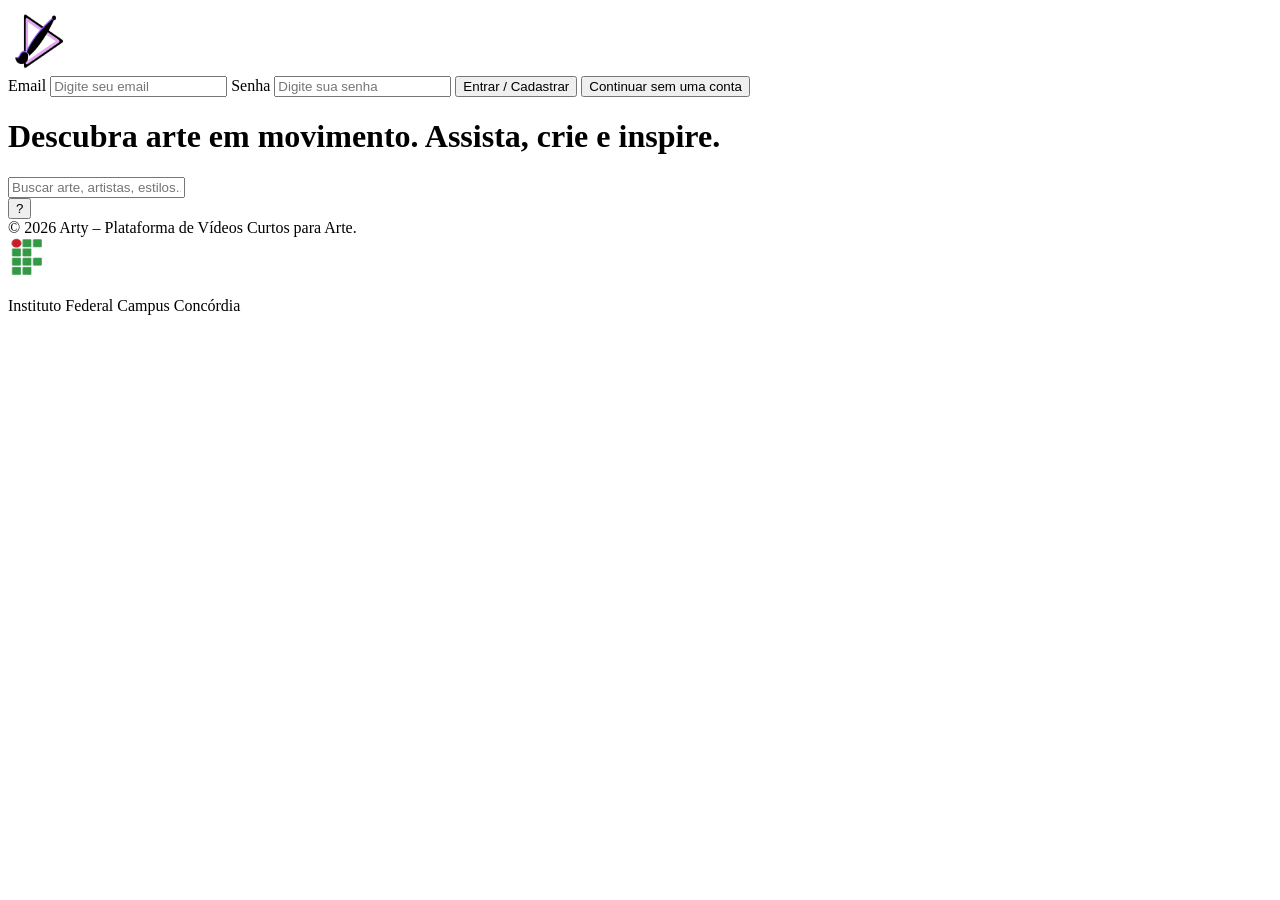
==== index.html @ 9b178f9b "Update exposicoes" ====
<!DOCTYPE html>
<html lang="pt-BR">
<head>
  <meta charset="UTF-8">
  <meta name="viewport" content="width=device-width, initial-scale=1.0">
  <title>Arty – Plataforma de Vídeos Curtos para Arte</title>
  <link rel="stylesheet" href="css/style.css">
</head>
<body class="page-index">

  <header>
    <div class="logo">
      <img src="imagens/logo.png" alt="Arty Logo" width="64" height="64">
    </div>
  </header>

  <main>
    <div class="login-card">
      <form id="loginForm">
        <label for="email">Email</label>
        <input type="email" id="email" name="email" placeholder="Digite seu email" required>

        <label for="senha">Senha</label>
        <input type="password" id="senha" name="senha" placeholder="Digite sua senha" required>

        <button type="submit">Entrar / Cadastrar</button>
        <button type="button" id="btnContinuar">Continuar sem uma conta</button>
      </form>
    </div>

    <div class="hero">
      <h1>Descubra arte em movimento. Assista, crie e inspire.</h1>
    </div>

    <div class="search-wrapper">
      <input type="text" placeholder="Buscar arte, artistas, estilos..." id="searchInput">
    </div>
  </main>

  <button class="help-btn" title="Sobre Nós" id="btnAjuda">?</button>

  <footer>
    <div>© 2026 Arty – Plataforma de Vídeos Curtos para Arte.</div>
    <div class="footer-ifc">
      <img src="imagens/logoifc.png" alt="Instituto Federal" width="40" height="40">
      <p>Instituto Federal Campus Concórdia</p>
    </div>
  </footer>

  <script src="js/script.js"></script>
</body>
</html>
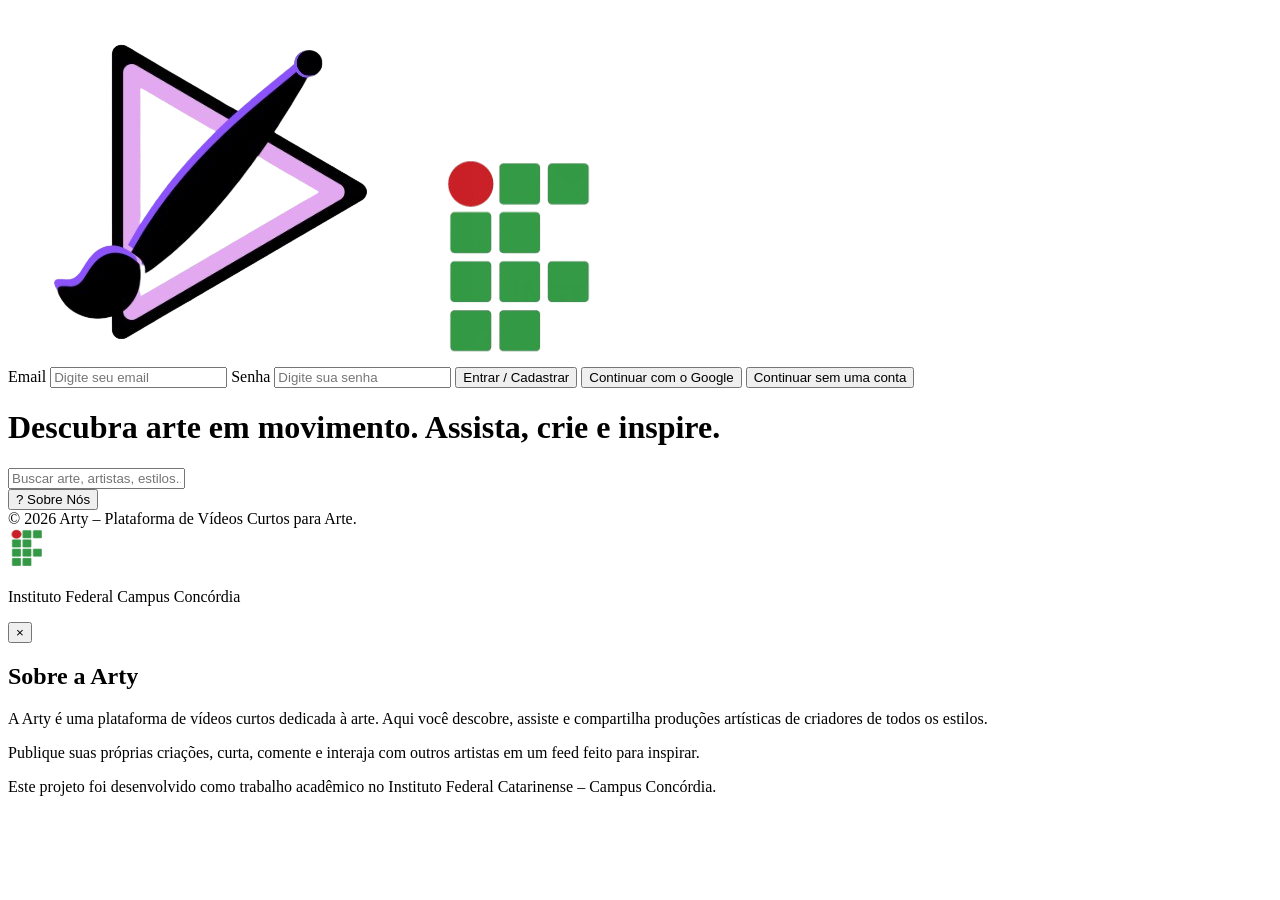
==== commit 58411502: "Update TOTAL mais abas, precisa dicionar os videos" ====
--- a/index.html
+++ b/index.html
@@ -10,7 +10,8 @@
 
   <header>
     <div class="logo">
-      <img src="imagens/logo.png" alt="Arty Logo" width="64" height="64">
+      <img src="imagens/logo.png" alt="Arty Logo" class="logo-arty">
+      <img src="imagens/logoifc.png" alt="Instituto Federal Catarinense" class="logo-ifc-header">
     </div>
   </header>
 
@@ -24,6 +25,7 @@
         <input type="password" id="senha" name="senha" placeholder="Digite sua senha" required>
 
         <button type="submit">Entrar / Cadastrar</button>
+        <button type="button" id="btnGoogleLogin" class="google-btn">Continuar com o Google</button>
         <button type="button" id="btnContinuar">Continuar sem uma conta</button>
       </form>
     </div>
@@ -37,7 +39,11 @@
     </div>
   </main>
 
-  <button class="help-btn" title="Sobre Nós" id="btnAjuda">?</button>
+  <!-- Widget "Sobre Nós" -->
+  <button class="about-us-btn" id="btnSobreNos">
+    <span class="bolinha">?</span>
+    Sobre Nós
+  </button>
 
   <footer>
     <div>© 2026 Arty – Plataforma de Vídeos Curtos para Arte.</div>
@@ -47,6 +53,17 @@
     </div>
   </footer>
 
+  <!-- Modal "Sobre Nós" -->
+  <div class="modal-overlay" id="modalSobreNos">
+    <div class="modal-card">
+      <button class="modal-close" id="modalSobreNosClose" aria-label="Fechar">&times;</button>
+      <h2>Sobre a Arty</h2>
+      <p>A Arty é uma plataforma de vídeos curtos dedicada à arte. Aqui você descobre, assiste e compartilha produções artísticas de criadores de todos os estilos.</p>
+      <p>Publique suas próprias criações, curta, comente e interaja com outros artistas em um feed feito para inspirar.</p>
+      <p>Este projeto foi desenvolvido como trabalho acadêmico no Instituto Federal Catarinense – Campus Concórdia.</p>
+    </div>
+  </div>
+
   <script src="js/script.js"></script>
 </body>
-</html>+</html>
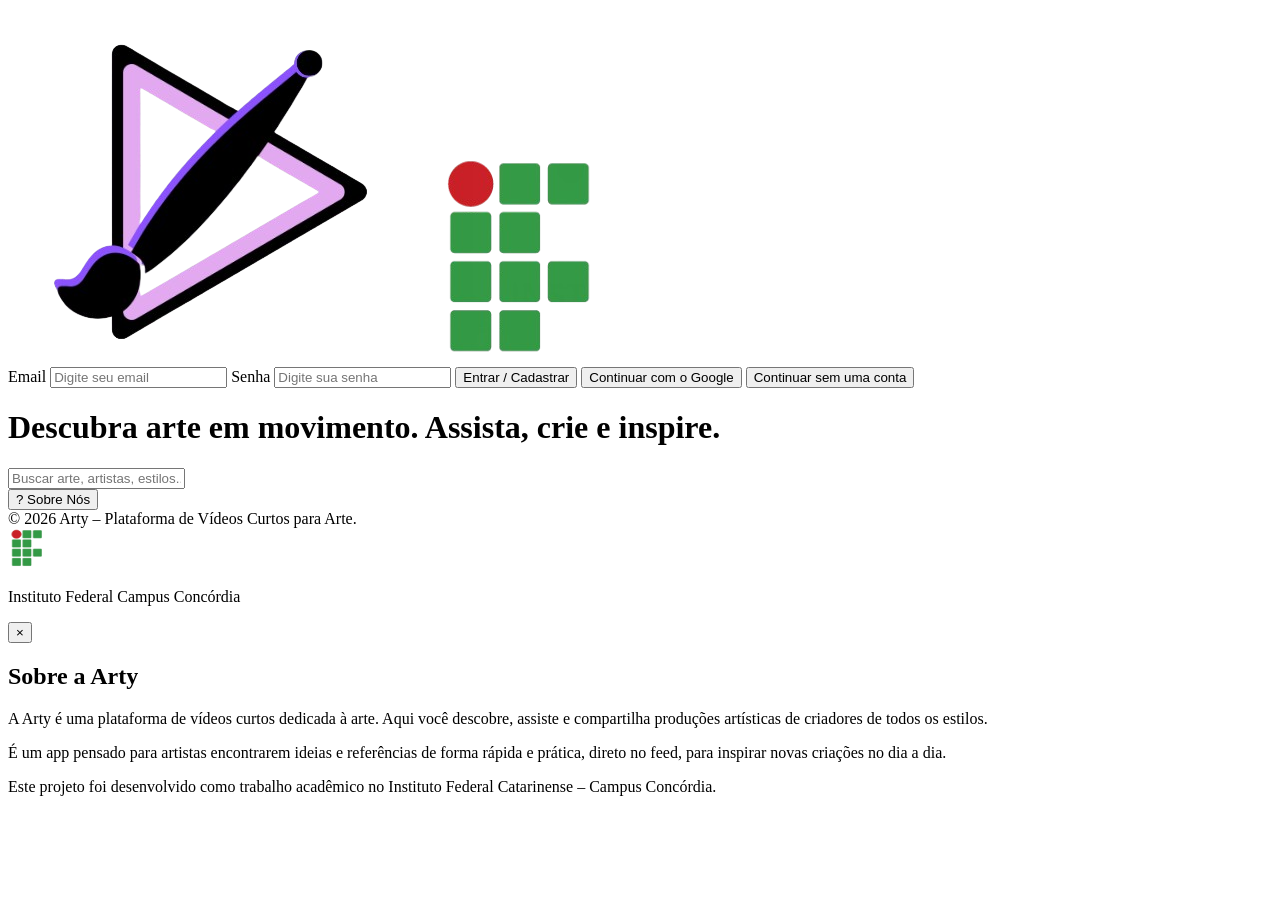
==== commit 576b763f: "Total update" ====
--- a/index.html
+++ b/index.html
@@ -23,6 +23,7 @@
 
         <label for="senha">Senha</label>
         <input type="password" id="senha" name="senha" placeholder="Digite sua senha" required>
+        <span class="field-error" id="senhaError"></span>
 
         <button type="submit">Entrar / Cadastrar</button>
         <button type="button" id="btnGoogleLogin" class="google-btn">Continuar com o Google</button>
@@ -35,7 +36,8 @@
     </div>
 
     <div class="search-wrapper">
-      <input type="text" placeholder="Buscar arte, artistas, estilos..." id="searchInput">
+      <input type="text" placeholder="Buscar arte, artistas, estilos..." id="searchInput" autocomplete="off">
+      <div class="search-suggestions" id="searchSuggestions"></div>
     </div>
   </main>
 
@@ -59,7 +61,7 @@
       <button class="modal-close" id="modalSobreNosClose" aria-label="Fechar">&times;</button>
       <h2>Sobre a Arty</h2>
       <p>A Arty é uma plataforma de vídeos curtos dedicada à arte. Aqui você descobre, assiste e compartilha produções artísticas de criadores de todos os estilos.</p>
-      <p>Publique suas próprias criações, curta, comente e interaja com outros artistas em um feed feito para inspirar.</p>
+      <p>É um app pensado para artistas encontrarem ideias e referências de forma rápida e prática, direto no feed, para inspirar novas criações no dia a dia.</p>
       <p>Este projeto foi desenvolvido como trabalho acadêmico no Instituto Federal Catarinense – Campus Concórdia.</p>
     </div>
   </div>
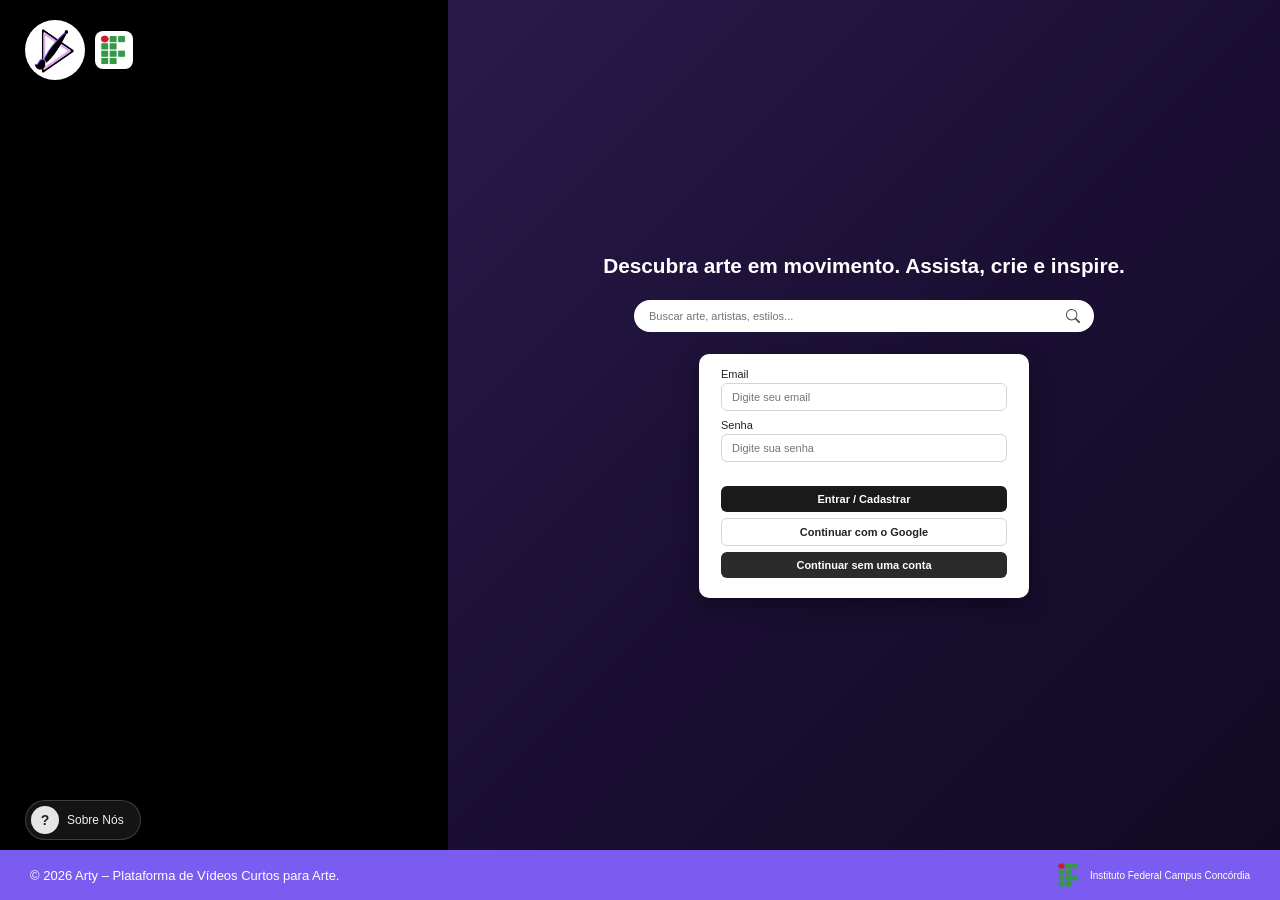
==== commit 3ee7262d: "update" ====
--- a/index.html
+++ b/index.html
@@ -1,10 +1,10 @@
 <!DOCTYPE html>
 <html lang="pt-BR">
 <head>
-  <meta charset="UTF-8">
-  <meta name="viewport" content="width=device-width, initial-scale=1.0">
-  <title>Arty – Plataforma de Vídeos Curtos para Arte</title>
-  <link rel="stylesheet" href="css/style.css">
+<meta charset="UTF-8">
+<meta name="viewport" content="width=device-width, initial-scale=1.0">
+<title>Arty – Plataforma de Vídeos Curtos para Arte</title>
+<link rel="stylesheet" href="css/style.css">
 </head>
 <body class="page-index">
 
@@ -41,7 +41,6 @@
     </div>
   </main>
 
-  <!-- Widget "Sobre Nós" -->
   <button class="about-us-btn" id="btnSobreNos">
     <span class="bolinha">?</span>
     Sobre Nós
@@ -55,7 +54,6 @@
     </div>
   </footer>
 
-  <!-- Modal "Sobre Nós" -->
   <div class="modal-overlay" id="modalSobreNos">
     <div class="modal-card">
       <button class="modal-close" id="modalSobreNosClose" aria-label="Fechar">&times;</button>
--- a/css/style.css
+++ b/css/style.css
@@ -0,0 +1,1469 @@
+
+* {
+  margin: 0;
+  padding: 0;
+  box-sizing:border-box;
+  font-family: Arial, 'Segoe UI', sans-serif;
+}
+
+html, body {
+  height: 100%;
+}
+
+body.page-index {
+  display: flex;
+  flex-direction: column;
+  height: 100vh;
+  background: #000;
+  overflow: hidden;
+}
+
+body.page-index header {
+  position: absolute;
+  top: 20px;
+  left: 25px;
+  z-index: 2;
+}
+
+body.page-index .logo {
+  display: flex;
+  align-items: center;
+  gap: 10px;
+}
+
+body.page-index .logo-arty {
+  width: 60px;
+  height: 60px;
+  border-radius: 50%;
+  background: #fff;
+  padding: 4px;
+}
+
+body.page-index .logo-ifc-header {
+  width: 38px;
+  height: 38px;
+  background: #fff;
+  border-radius: 8px;
+  padding: 3px;
+}
+
+body.page-index .login-card button.google-btn {
+  background: #ffffff;
+  color: #222;
+  border: 1px solid #d5d5d5;
+}
+
+body.page-index main {
+  position: relative;
+  flex: 1;
+  height: calc(100vh - 50px);
+  margin-left: 35%;
+  width: 65%;
+  overflow: hidden;
+  background: linear-gradient(135deg, #2a1a4a 0%, #1a0f33 50%, #120a24 100%);
+  display: flex;
+  flex-direction: column;
+  align-items: center;
+  justify-content: center;
+  padding: 20px 40px;
+}
+
+body.page-index main::before {
+  content: "";
+  position: fixed;
+  top: 0;
+  left: 0;
+  width: 35%;
+  height: calc(100vh - 50px);
+  background: #000;
+  z-index: -1;
+}
+
+body.page-index .hero {
+  order: 1;
+  width: 100%;
+  display: flex;
+  justify-content: center;
+}
+
+body.page-index .hero h1 {
+  color: #ffffff;
+  font-size: clamp(0.85rem, 1.8vw, 1.3rem);
+  font-weight: 600;
+  line-height: 1.3;
+  width: 100%;
+  white-space: nowrap;
+  text-align: center;
+  margin: 0 auto 20px;
+}
+
+body.page-index .search-wrapper {
+  order: 2;
+  width: 100%;
+  max-width: 460px;
+  margin-bottom: 22px;
+  position: relative;
+}
+
+.search-suggestions {
+  display: none;
+  position: absolute;
+  top: calc(100% + 6px);
+  left: 0;
+  right: 0;
+  background: #ffffff;
+  border-radius: 12px;
+  overflow: hidden;
+  box-shadow: 0 10px 26px rgba(0, 0, 0, 0.35);
+  z-index: 5;
+}
+
+.search-suggestions.open {
+  display: block;
+}
+
+.search-suggestions .suggestion-item {
+  display: block;
+  width: 100%;
+  text-align: left;
+  padding: 9px 15px;
+  border: none;
+  background: none;
+  color: #333;
+  font-size: 11px;
+  cursor: pointer;
+  transition: background 0.15s;
+}
+
+.search-suggestions .suggestion-item:hover {
+  background: #f0edff;
+  color: #6c3ce9;
+}
+
+.search-suggestions .suggestion-empty {
+  padding: 9px 15px;
+  font-size: 11px;
+  color: #999;
+}
+
+body.page-index .search-wrapper input {
+  width: 100%;
+  padding: 10px 34px 10px 15px;
+  border: none;
+  border-radius: 30px;
+  font-size: 11px;
+  outline: none;
+  background: #ffffff url('data:image/svg+xml;utf8,<svg xmlns="http://www.w3.org/2000/svg" width="14" height="14" fill="%23444" viewBox="0 0 16 16"><path d="M11.742 10.344a6.5 6.5 0 1 0-1.397 1.398h-.001q.044.06.098.115l3.85 3.85a1 1 0 0 0 1.415-1.414l-3.85-3.85a1 1 0 0 0-.115-.1zM12 6.5a5.5 5.5 0 1 1-11 0 5.5 5.5 0 0 1 11 0"/></svg>') no-repeat right 14px center;
+}
+
+body.page-index .login-card {
+  order: 3;
+  width: 100%;
+  max-width: 330px;
+  background: #ffffff;
+  border-radius: 10px;
+  padding: 14px 22px;
+  box-shadow: 0 8px 22px rgba(0, 0, 0, 0.35);
+}
+
+body.page-index .login-card label {
+  display: block;
+  font-size: 11px;
+  color: #222;
+  margin-bottom: 3px;
+  font-weight: 500;
+}
+
+body.page-index .login-card input {
+  width: 100%;
+  padding: 7px 10px;
+  margin-bottom: 8px;
+  border: 1px solid #d5d5d5;
+  border-radius: 6px;
+  font-size: 11px;
+  outline: none;
+  color: #333;
+}
+
+body.page-index .login-card input:focus {
+  border-color: #6c3ce9;
+}
+
+body.page-index .login-card button {
+  width: 100%;
+  padding: 7px;
+  border: none;
+  border-radius: 6px;
+  font-size: 11px;
+  font-weight: 600;
+  cursor: pointer;
+  margin-bottom: 6px;
+  transition: opacity 0.2s ease;
+}
+
+body.page-index .login-card .field-error {
+  display: block;
+  color: #ff3b5c;
+  font-size: 10px;
+  font-weight: 500;
+  margin: -4px 0 8px;
+  min-height: 12px;
+}
+
+body.page-index .login-card input.input-error {
+  border-color: #ff3b5c;
+}
+
+body.page-index .login-card button[type="submit"] {
+  background: #1a1a1a;
+  color: #ffffff;
+}
+
+body.page-index .login-card button#btnContinuar {
+  background: #2b2b2b;
+  color: #ffffff;
+}
+
+body.page-index .login-card button:hover {
+  opacity: 0.85;
+}
+
+body.page-index footer {
+  position: relative;
+  z-index: 4;
+  height: 50px;
+  background: #7b5cf0;
+  color: #ffffff;
+  display: flex;
+  align-items: center;
+  justify-content: space-between;
+  padding: 0 30px;
+  font-size: 13px;
+}
+
+body.page-index footer .footer-ifc {
+  display: flex;
+  align-items: center;
+  gap: 8px;
+}
+
+body.page-index footer img {
+  width: 26px;
+  height: 26px;
+}
+
+body.page-index footer p {
+  color: #ffffff;
+  font-size: 10px;
+}
+
+.about-us-btn {
+  position: fixed;
+  bottom: 60px;
+  left: 25px;
+  display: flex;
+  align-items: center;
+  gap: 8px;
+  background: rgba(255, 255, 255, 0.08);
+  border: 1px solid rgba(255, 255, 255, 0.18);
+  padding: 5px 16px 5px 5px;
+  border-radius: 30px;
+  cursor: pointer;
+  z-index: 20;
+  color: #eee;
+  font-size: 12px;
+  font-weight: 500;
+  transition: background 0.2s;
+}
+
+.about-us-btn:hover {
+  background: rgba(255, 255, 255, 0.16);
+}
+
+.about-us-btn .bolinha {
+  width: 28px;
+  height: 28px;
+  border-radius: 50%;
+  background: #e6e6e6;
+  color: #222;
+  display: flex;
+  align-items: center;
+  justify-content: center;
+  font-weight: bold;
+  font-size: 14px;
+  flex-shrink: 0;
+}
+
+body.page-index .about-us-btn {
+  bottom: 60px;
+}
+
+body.app-shell .about-us-btn {
+  bottom: 20px;
+  left: 100px;
+}
+
+.modal-overlay {
+  position: fixed;
+  inset: 0;
+  background: rgba(0, 0, 0, 0.65);
+  display: none;
+  align-items: center;
+  justify-content: center;
+  z-index: 100;
+  padding: 20px;
+}
+
+.modal-overlay.open {
+  display: flex;
+}
+
+.modal-card {
+  position: relative;
+  width: 100%;
+  max-width: 380px;
+  background: #ffffff;
+  color: #222;
+  border-radius: 14px;
+  padding: 26px 24px;
+  box-shadow: 0 14px 40px rgba(0, 0, 0, 0.4);
+}
+
+.modal-card h2 {
+  color: #6c3ce9;
+  font-size: 18px;
+  margin-bottom: 12px;
+}
+
+.modal-card p {
+  font-size: 13px;
+  line-height: 1.6;
+  color: #333;
+  margin-bottom: 10px;
+}
+
+.modal-card .modal-close {
+  position: absolute;
+  top: 10px;
+  right: 12px;
+  background: none;
+  border: none;
+  font-size: 20px;
+  line-height: 1;
+  color: #888;
+  cursor: pointer;
+}
+
+.modal-card .modal-close:hover {
+  color: #222;
+}
+
+body.app-shell {
+  display: flex;
+  height: 100vh;
+  background: #111;
+  color: #eee;
+  overflow: hidden;
+}
+
+body.app-shell #sidebar {
+  width: 80px;
+  background: #6b4cff;
+  display: flex;
+  flex-direction: column;
+  align-items: center;
+  padding: 20px 0;
+  gap: 12px;
+  flex-shrink: 0;
+}
+
+body.app-shell #sidebar nav {
+  display: flex;
+  flex-direction: column;
+  gap: 10px;
+  flex: 1;
+}
+
+body.app-shell #sidebar-profile {
+  width: 60px;
+  height: 60px;
+  border-radius: 50%;
+  background: rgba(255, 255, 255, 0.2);
+  border: none;
+  display: flex;
+  align-items: center;
+  justify-content: center;
+  overflow: hidden;
+  flex-shrink: 0;
+  text-decoration: none;
+  transition: background 0.2s;
+}
+
+body.app-shell #sidebar-profile:hover {
+  background: rgba(255, 255, 255, 0.32);
+}
+
+body.app-shell #sidebar-profile img {
+  width: 100%;
+  height: 100%;
+  object-fit: cover;
+}
+
+body.app-shell #sidebar-profile svg {
+  width: 30px;
+  height: 30px;
+  fill: #ffffff;
+  opacity: 0.85;
+}
+
+body.app-shell #sidebar button,
+body.app-shell #sidebar .nav-btn {
+  width: 60px;
+  padding: 8px 4px;
+  border: none;
+  border-radius: 8px;
+  background: rgba(255, 255, 255, 0.15);
+  color: #fff;
+  font-size: 11px;
+  cursor: pointer;
+  transition: background 0.2s;
+  text-decoration: none;
+  display: flex;
+  align-items: center;
+  justify-content: center;
+  text-align: center;
+}
+
+body.app-shell #sidebar button:hover,
+body.app-shell #sidebar .nav-btn:hover {
+  background: rgba(255, 255, 255, 0.3);
+}
+
+body.app-shell #sidebar .nav-btn.active {
+  background: rgba(255, 255, 255, 0.4);
+  font-weight: 600;
+}
+
+body.app-shell #sidebar .nav-btn {
+  color: #fff;
+}
+
+.nav-icon {
+  width: 22px;
+  height: 22px;
+}
+
+.icon-stroke {
+  fill: none;
+  stroke: currentColor;
+  stroke-width: 1.8;
+  stroke-linecap: round;
+  stroke-linejoin: round;
+}
+
+.icon-fill {
+  fill: currentColor;
+}
+
+body.app-shell #main {
+  flex: 1;
+  display: flex;
+  flex-direction: column;
+  overflow: hidden;
+}
+
+body.app-shell #header {
+  display: flex;
+  align-items: center;
+  justify-content: space-between;
+  padding: 12px 20px;
+  background: #1a1a1a;
+  gap: 16px;
+  flex-wrap: wrap;
+  flex-shrink: 0;
+}
+
+body.app-shell #header .page-title {
+  font-size: 18px;
+  font-weight: 600;
+  color: #ffffff;
+}
+
+body.app-shell #search-area {
+  display: flex;
+  gap: 8px;
+}
+
+body.app-shell #search-area input {
+  padding: 8px 14px;
+  border: none;
+  border-radius: 20px;
+  font-size: 13px;
+  width: 220px;
+  outline: none;
+}
+
+body.app-shell #search-area button {
+  padding: 8px 16px;
+  border: none;
+  border-radius: 20px;
+  background: #6b4cff;
+  color: #fff;
+  font-size: 13px;
+  cursor: pointer;
+}
+
+body.app-shell #mode-toggle {
+  display: flex;
+  align-items: center;
+  gap: 8px;
+  font-size: 13px;
+}
+
+body.app-shell #mode-toggle button {
+  padding: 6px 12px;
+  border: none;
+  border-radius: 6px;
+  background: #333;
+  color: #fff;
+  font-size: 12px;
+  cursor: pointer;
+}
+
+body.app-shell #feed {
+  flex: 1;
+  padding: 30px;
+  overflow-y: auto;
+  background: #111;
+  display: flex;
+  justify-content: center;
+  align-items: flex-start;
+}
+
+body.app-shell.light-mode {
+  background: #f5f5f5;
+  color: #111;
+}
+
+body.app-shell.light-mode #sidebar {
+  background: #8b6cff;
+}
+
+body.app-shell.light-mode #sidebar-profile {
+  background: rgba(255, 255, 255, 0.35);
+}
+
+body.app-shell.light-mode #sidebar button,
+body.app-shell.light-mode #sidebar .nav-btn {
+  color: #fff;
+}
+
+body.app-shell.light-mode .about-us-btn {
+  background: rgba(0, 0, 0, 0.05);
+  border-color: rgba(0, 0, 0, 0.15);
+  color: #333;
+}
+
+body.app-shell.light-mode .about-us-btn .bolinha {
+  background: #6b4cff;
+  color: #fff;
+}
+
+body.app-shell.light-mode #header {
+  background: #ffffff;
+  color: #111;
+}
+
+body.app-shell.light-mode #header .page-title {
+  color: #111;
+}
+
+body.app-shell.light-mode #search-area input {
+  background: #ffffff;
+  color: #111;
+  border: 1px solid #ddd;
+}
+
+body.app-shell.light-mode #mode-toggle {
+  color: #333;
+}
+
+body.app-shell.light-mode #mode-toggle button {
+  background: #e4e4e4;
+  color: #111;
+}
+
+body.app-shell.light-mode #mode-toggle button.active-mode {
+  background: #6b4cff;
+  color: #fff;
+}
+
+body.app-shell.light-mode #feed {
+  background: #f5f5f5;
+}
+
+body.app-shell.light-mode .settings-panel,
+body.app-shell.light-mode .video-rect,
+body.app-shell.light-mode .action-btn,
+body.app-shell.light-mode .contacts-list,
+body.app-shell.light-mode .chat-header,
+body.app-shell.light-mode .chat-input,
+body.app-shell.light-mode .notif-item,
+body.app-shell.light-mode .profile-grid .grid-item {
+  background: #ffffff;
+  color: #111;
+}
+
+body.app-shell.light-mode .category-chip {
+  background: #ffffff;
+  border-color: #ddd;
+  color: #333;
+}
+
+body.app-shell.light-mode .category-chip.active {
+  background: #6b4cff;
+  border-color: #6b4cff;
+  color: #fff;
+}
+
+body.app-shell.light-mode .video-caption {
+  color: #333;
+}
+
+body.app-shell.light-mode .video-placeholder span {
+  color: #111;
+}
+
+body.app-shell.light-mode .video-placeholder small {
+  color: #666;
+}
+
+body.app-shell.light-mode .action-btn .icon-stroke {
+  stroke: #222;
+}
+
+body.app-shell.light-mode .action-btn .icon-fill {
+  fill: #222;
+}
+
+body.app-shell.light-mode .settings-section h3 {
+  color: #666;
+}
+
+body.app-shell.light-mode .mode-btns button {
+  background: #eee;
+  color: #111;
+  border-color: #ccc;
+}
+
+body.app-shell.light-mode .mode-btns button.active-mode {
+  background: #6b4cff;
+  color: #fff;
+  border-color: #6b4cff;
+}
+
+body.app-shell.light-mode .empty-state h3 {
+  color: #222;
+}
+
+body.app-shell.light-mode .empty-state p {
+  color: #666;
+}
+
+body.app-shell.light-mode .contact-item:hover,
+body.app-shell.light-mode .contact-item.active {
+  background: #ece5ff;
+}
+
+body.app-shell.light-mode .contact-info span {
+  color: #666;
+}
+
+body.app-shell.light-mode .msg-bubble.received {
+  background: #eeeeee;
+  color: #111;
+}
+
+body.app-shell.light-mode .chat-input input {
+  background: #f0f0f0;
+  color: #111;
+}
+
+body.app-shell.light-mode .profile-name {
+  color: #111;
+}
+
+body.app-shell.light-mode .profile-bio {
+  color: #555;
+}
+
+body.app-shell.light-mode .edit-profile-btn {
+  color: #111;
+  border-color: #6b4cff;
+}
+
+body.app-shell.light-mode .profile-section-title {
+  color: #777;
+}
+
+body.app-shell.light-mode .empty-saved-msg {
+  color: #777;
+}
+
+body.app-shell.light-mode .saved-video-item span {
+  color: #444;
+}
+
+body.app-shell.light-mode .notif-text {
+  color: #111;
+}
+
+body.app-shell.light-mode .notif-time {
+  color: #777;
+}
+
+.category-bar {
+  display: flex;
+  flex-wrap: wrap;
+  gap: 8px;
+  padding: 14px 30px 0;
+  flex-shrink: 0;
+}
+
+.category-chip {
+  padding: 7px 16px;
+  border-radius: 20px;
+  border: 1px solid #333;
+  background: #1a1a1a;
+  color: #ddd;
+  font-size: 12px;
+  cursor: pointer;
+  transition: all 0.2s;
+  white-space: nowrap;
+}
+
+.category-chip:hover {
+  background: #242424;
+}
+
+.category-chip.active {
+  background: #6b4cff;
+  border-color: #6b4cff;
+  color: #fff;
+  font-weight: 600;
+}
+
+.video-stage {
+  display: flex;
+  gap: 32px;
+  align-items: flex-start;
+  justify-content: center;
+  width: 100%;
+  flex-wrap: wrap;
+}
+
+.video-column {
+  display: flex;
+  flex-direction: column;
+  align-items: center;
+}
+
+.video-rect {
+  width: 320px;
+  height: 570px;
+  max-height: 70vh;
+  background: #1a1a1a;
+  border: 2px solid #6b4cff;
+  border-radius: 18px;
+  display: flex;
+  align-items: center;
+  justify-content: center;
+  position: relative;
+  overflow: hidden;
+}
+
+.video-rect video,
+.video-rect iframe {
+  width: 100%;
+  height: 100%;
+  border: none;
+  object-fit: cover;
+  cursor: pointer;
+}
+
+.video-rect {
+  cursor: grab;
+}
+
+.video-rect:active {
+  cursor: grabbing;
+}
+
+.video-next-btn {
+  position: absolute;
+  bottom: 16px;
+  left: 50%;
+  transform: translateX(-50%);
+  width: 40px;
+  height: 40px;
+  border-radius: 50%;
+  border: none;
+  background: rgba(0, 0, 0, 0.5);
+  color: #fff;
+  display: flex;
+  align-items: center;
+  justify-content: center;
+  cursor: pointer;
+  z-index: 3;
+  transition: background 0.2s, transform 0.15s;
+}
+
+.video-next-btn:hover {
+  background: rgba(107, 76, 255, 0.85);
+  transform: translateX(-50%) translateY(2px);
+}
+
+.video-next-btn svg {
+  width: 20px;
+  height: 20px;
+  fill: none;
+  stroke: currentColor;
+  stroke-width: 2.2;
+  stroke-linecap: round;
+  stroke-linejoin: round;
+}
+
+.video-placeholder {
+  text-align: center;
+  color: #aaa;
+  padding: 20px;
+}
+
+.video-placeholder span {
+  display: block;
+  font-size: 16px;
+  font-weight: 600;
+  margin-bottom: 6px;
+  color: #fff;
+}
+
+.video-placeholder small {
+  font-size: 11px;
+  color: #888;
+  line-height: 1.5;
+  display: block;
+}
+
+.video-caption {
+  margin-top: 14px;
+  text-align: center;
+  font-size: 14px;
+  color: #ddd;
+  max-width: 320px;
+}
+
+.side-actions {
+  display: flex;
+  flex-direction: column;
+  gap: 14px;
+  padding-top: 10px;
+}
+
+.action-btn {
+  display: flex;
+  flex-direction: column;
+  align-items: center;
+  gap: 4px;
+  background: #1a1a1a;
+  border: none;
+  border-radius: 12px;
+  padding: 12px 18px;
+  cursor: pointer;
+  color: #eee;
+  font-size: 11px;
+  transition: transform 0.15s ease, background 0.2s;
+}
+
+.action-btn:hover {
+  background: #242424;
+  transform: translateY(-2px);
+}
+
+.action-btn svg {
+  width: 24px;
+  height: 24px;
+}
+
+.action-btn .icon-stroke {
+  fill: none;
+  stroke: #eee;
+  stroke-width: 1.7;
+  stroke-linecap: round;
+  stroke-linejoin: round;
+  transition: all 0.2s;
+}
+
+.action-btn .icon-fill {
+  fill: #eee;
+  transition: all 0.2s;
+}
+
+.action-btn#btn-save.saved .flag-flag {
+  fill: #ffd23f;
+  stroke: #ffd23f;
+}
+
+.action-btn#btn-save.saved .flag-pole {
+  fill: #ffd23f;
+}
+
+.settings-panel {
+  max-width: 480px;
+  margin: 40px auto;
+  background: #1a1a1a;
+  border-radius: 14px;
+  padding: 30px;
+  width: 100%;
+}
+
+.settings-section {
+  margin-bottom: 28px;
+}
+
+.settings-section:last-child {
+  margin-bottom: 0;
+}
+
+.settings-section h3 {
+  font-size: 13px;
+  color: #999;
+  margin-bottom: 14px;
+  text-transform: uppercase;
+  letter-spacing: 0.6px;
+}
+
+.mode-btns {
+  display: flex;
+  gap: 10px;
+}
+
+.mode-btns button {
+  padding: 9px 20px;
+  border-radius: 8px;
+  border: 1px solid #333;
+  background: #242424;
+  color: #eee;
+  cursor: pointer;
+  font-size: 13px;
+  transition: all 0.2s;
+  display: flex;
+  align-items: center;
+  justify-content: center;
+}
+
+.theme-icon {
+  width: 20px;
+  height: 20px;
+  fill: none;
+  stroke: currentColor;
+  stroke-width: 1.6;
+  stroke-linecap: round;
+  stroke-linejoin: round;
+}
+
+body.app-shell #mode-toggle button {
+  display: flex;
+  align-items: center;
+  justify-content: center;
+  padding: 6px 10px;
+}
+
+.mode-btns button.active-mode {
+  background: #6b4cff;
+  border-color: #6b4cff;
+  color: #fff;
+  font-weight: 600;
+}
+
+.logout-btn {
+  width: 100%;
+  padding: 12px;
+  border: none;
+  border-radius: 8px;
+  background: #ff3b5c;
+  color: #fff;
+  font-weight: 600;
+  cursor: pointer;
+  font-size: 14px;
+  transition: opacity 0.2s;
+}
+
+.logout-btn:hover {
+  opacity: 0.88;
+}
+
+.empty-state {
+  display: flex;
+  flex-direction: column;
+  align-items: center;
+  justify-content: center;
+  text-align: center;
+  gap: 10px;
+  max-width: 320px;
+  margin: 0 auto;
+  padding: 60px 20px;
+  color: #aaa;
+}
+
+.empty-state-icon {
+  width: 48px;
+  height: 48px;
+  color: #6b4cff;
+  margin-bottom: 6px;
+}
+
+.empty-state h3 {
+  color: #eee;
+  font-size: 16px;
+  font-weight: 600;
+}
+
+.empty-state p {
+  font-size: 13px;
+  line-height: 1.5;
+  color: #999;
+}
+
+.modal-card label {
+  display: block;
+  font-size: 12px;
+  color: #666;
+  margin-bottom: 4px;
+  font-weight: 500;
+}
+
+.modal-card input[type="text"],
+.modal-card textarea {
+  width: 100%;
+  padding: 9px 12px;
+  margin-bottom: 14px;
+  border: 1px solid #d5d5d5;
+  border-radius: 8px;
+  font-size: 13px;
+  outline: none;
+  color: #222;
+  resize: vertical;
+}
+
+.modal-card input[type="text"]:focus,
+.modal-card textarea:focus {
+  border-color: #6c3ce9;
+}
+
+.modal-card .edit-profile-save {
+  width: 100%;
+  background: #6b4cff;
+  border-color: #6b4cff;
+  color: #fff;
+}
+
+.edit-avatar-row {
+  display: flex;
+  align-items: center;
+  gap: 14px;
+  margin-bottom: 16px;
+}
+
+.edit-avatar-preview {
+  width: 56px;
+  height: 56px;
+  border-radius: 50%;
+  background: #6b4cff;
+  flex-shrink: 0;
+  overflow: hidden;
+  display: flex;
+  align-items: center;
+  justify-content: center;
+}
+
+.edit-avatar-preview img {
+  width: 100%;
+  height: 100%;
+  object-fit: cover;
+}
+
+.edit-avatar-preview svg {
+  width: 30px;
+  height: 30px;
+  fill: #fff;
+}
+
+.edit-avatar-upload-btn {
+  display: inline-block;
+  padding: 8px 16px;
+  border-radius: 8px;
+  border: 1px solid #6b4cff;
+  background: transparent;
+  color: #6b4cff;
+  cursor: pointer;
+  font-size: 12px;
+  font-weight: 500;
+  transition: background 0.2s;
+}
+
+.edit-avatar-upload-btn:hover {
+  background: rgba(107, 76, 255, 0.1);
+}
+
+.action-btn#btn-comment {
+  position: relative;
+}
+
+.action-btn#btn-comment.has-comment::after {
+  content: "";
+  position: absolute;
+  top: 8px;
+  right: 12px;
+  width: 9px;
+  height: 9px;
+  border-radius: 50%;
+  background: #6b4cff;
+  border: 2px solid #1a1a1a;
+}
+
+body.app-shell.light-mode .action-btn#btn-comment.has-comment::after {
+  border-color: #ffffff;
+}
+
+.messages-layout {
+  display: flex;
+  height: 100%;
+  width: 100%;
+}
+
+.contacts-list {
+  width: 260px;
+  border-right: 1px solid #262626;
+  overflow-y: auto;
+  background: #161616;
+  flex-shrink: 0;
+}
+
+.contact-item {
+  display: flex;
+  align-items: center;
+  gap: 10px;
+  padding: 12px 16px;
+  cursor: pointer;
+  border-bottom: 1px solid #1f1f1f;
+  transition: background 0.15s;
+}
+
+.contact-item:hover,
+.contact-item.active {
+  background: #22193f;
+}
+
+.contact-avatar {
+  width: 42px;
+  height: 42px;
+  border-radius: 50%;
+  background: #6b4cff;
+  display: flex;
+  align-items: center;
+  justify-content: center;
+  font-weight: 600;
+  color: #fff;
+  flex-shrink: 0;
+  font-size: 13px;
+}
+
+.contact-info {
+  overflow: hidden;
+}
+
+.contact-info strong {
+  display: block;
+  font-size: 13px;
+  white-space: nowrap;
+}
+
+.contact-info span {
+  font-size: 11px;
+  color: #999;
+  display: block;
+  white-space: nowrap;
+  overflow: hidden;
+  text-overflow: ellipsis;
+}
+
+.chat-area {
+  flex: 1;
+  display: flex;
+  flex-direction: column;
+  min-width: 0;
+}
+
+.chat-header {
+  padding: 14px 20px;
+  border-bottom: 1px solid #262626;
+  font-weight: 600;
+  background: #161616;
+}
+
+.chat-messages {
+  flex: 1;
+  padding: 20px;
+  overflow-y: auto;
+  display: flex;
+  flex-direction: column;
+  gap: 10px;
+}
+
+.msg-bubble {
+  max-width: 60%;
+  padding: 10px 14px;
+  border-radius: 14px;
+  font-size: 13px;
+  line-height: 1.4;
+}
+
+.msg-bubble.received {
+  background: #242424;
+  align-self: flex-start;
+  border-bottom-left-radius: 4px;
+}
+
+.msg-bubble.sent {
+  background: #6b4cff;
+  align-self: flex-end;
+  border-bottom-right-radius: 4px;
+  color: #fff;
+}
+
+.chat-input {
+  display: flex;
+  gap: 10px;
+  padding: 14px 20px;
+  border-top: 1px solid #262626;
+  background: #161616;
+}
+
+.chat-input input {
+  flex: 1;
+  padding: 10px 14px;
+  border-radius: 20px;
+  border: none;
+  outline: none;
+  font-size: 13px;
+}
+
+.chat-input button {
+  padding: 10px 20px;
+  border: none;
+  border-radius: 20px;
+  background: #6b4cff;
+  color: #fff;
+  cursor: pointer;
+  font-size: 13px;
+}
+
+.profile-header {
+  display: flex;
+  align-items: center;
+  gap: 22px;
+  padding: 18px 36px 20px;
+  flex-wrap: wrap;
+}
+
+.profile-avatar-lg {
+  width: 140px;
+  height: 140px;
+  border-radius: 50%;
+  background: #6b4cff;
+  display: flex;
+  align-items: center;
+  justify-content: center;
+  flex-shrink: 0;
+  overflow: hidden;
+}
+
+.profile-avatar-lg img {
+  width: 100%;
+  height: 100%;
+  object-fit: cover;
+}
+
+.profile-avatar-lg svg {
+  width: 74px;
+  height: 74px;
+  fill: #fff;
+}
+
+.profile-name {
+  font-size: 20px;
+  font-weight: 600;
+  color: #fff;
+}
+
+.profile-bio {
+  font-size: 13px;
+  color: #aaa;
+  margin-top: 4px;
+  max-width: 420px;
+  line-height: 1.5;
+}
+
+.edit-profile-btn {
+  margin-top: 12px;
+  padding: 8px 18px;
+  border-radius: 8px;
+  border: 1px solid #6b4cff;
+  background: transparent;
+  color: #fff;
+  cursor: pointer;
+  font-size: 12px;
+  transition: background 0.2s;
+}
+
+.edit-profile-btn:hover {
+  background: rgba(107, 76, 255, 0.2);
+}
+
+.profile-grid {
+  display: grid;
+  grid-template-columns: repeat(auto-fill, minmax(120px, 1fr));
+  gap: 10px;
+  padding: 10px 36px 36px;
+  overflow-y: auto;
+}
+
+.profile-grid .grid-item {
+  aspect-ratio: 1 / 1;
+  background: #1a1a1a;
+  border-radius: 10px;
+  display: flex;
+  align-items: center;
+  justify-content: center;
+  color: #555;
+  font-size: 11px;
+  text-align: center;
+  padding: 8px;
+}
+
+.profile-section-title {
+  padding: 6px 36px 0;
+  font-size: 13px;
+  color: #999;
+  text-transform: uppercase;
+  letter-spacing: 0.6px;
+}
+
+.empty-saved-msg {
+  grid-column: 1 / -1;
+  color: #777;
+  font-size: 13px;
+  padding: 10px 0;
+}
+
+.saved-video-item {
+  flex-direction: column;
+  gap: 6px;
+  overflow: hidden;
+  padding: 0;
+}
+
+.saved-video-item video {
+  width: 100%;
+  height: 75%;
+  object-fit: cover;
+}
+
+.saved-video-item span {
+  font-size: 10px;
+  color: #ccc;
+  padding: 0 6px 6px;
+  text-align: center;
+}
+
+.notif-list {
+  max-width: 560px;
+  margin: 30px auto;
+  display: flex;
+  flex-direction: column;
+  gap: 8px;
+  width: 100%;
+  padding: 0 20px;
+  overflow-y: auto;
+}
+
+.notif-item {
+  display: flex;
+  align-items: center;
+  gap: 14px;
+  padding: 14px 18px;
+  background: #1a1a1a;
+  border-radius: 10px;
+}
+
+.notif-icon {
+  width: 36px;
+  height: 36px;
+  border-radius: 50%;
+  background: #6b4cff;
+  display: flex;
+  align-items: center;
+  justify-content: center;
+  flex-shrink: 0;
+}
+
+.notif-icon svg {
+  width: 18px;
+  height: 18px;
+  fill: #fff;
+}
+
+.notif-text {
+  font-size: 13px;
+  line-height: 1.4;
+}
+
+.notif-text strong {
+  font-weight: 600;
+}
+
+.notif-time {
+  font-size: 11px;
+  color: #888;
+  margin-left: auto;
+  white-space: nowrap;
+}
+
+.modal-card-video {
+  max-width: 320px;
+  padding: 16px;
+  background: #0f0f0f;
+}
+
+.modal-card-video .modal-close {
+  color: #ccc;
+}
+
+.modal-card-video .modal-close:hover {
+  color: #fff;
+}
+
+#modalVideoPlayerVideo {
+  width: 100%;
+  max-height: 70vh;
+  border-radius: 10px;
+  background: #000;
+  display: block;
+}
+
+.modal-video-label {
+  margin-top: 10px;
+  text-align: center;
+  font-size: 13px;
+  color: #ccc;
+}
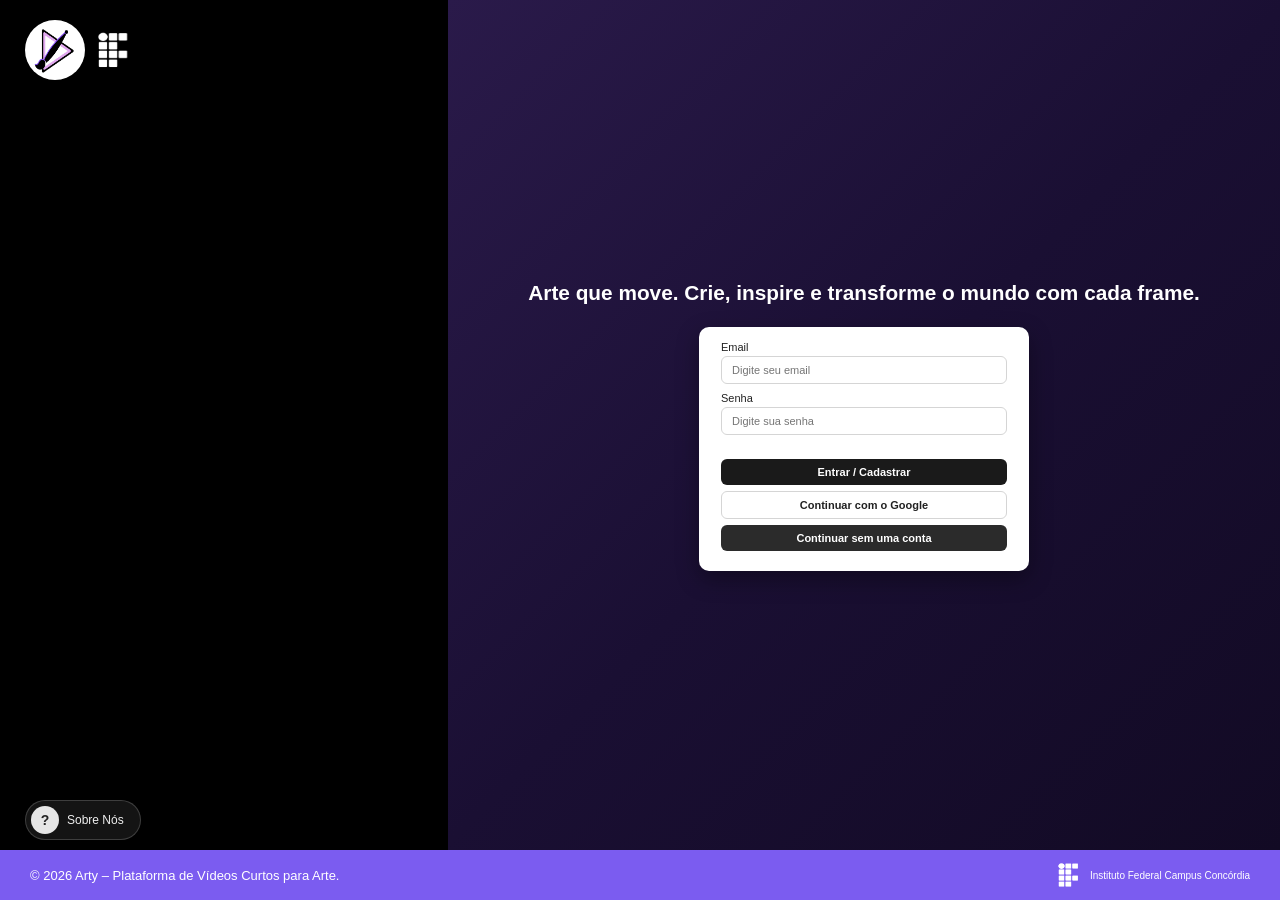
==== commit bda83952: "update" ====
--- a/index.html
+++ b/index.html
@@ -1,10 +1,10 @@
 <!DOCTYPE html>
 <html lang="pt-BR">
 <head>
-<meta charset="UTF-8">
-<meta name="viewport" content="width=device-width, initial-scale=1.0">
-<title>Arty – Plataforma de Vídeos Curtos para Arte</title>
-<link rel="stylesheet" href="css/style.css">
+  <meta charset="UTF-8">
+  <meta name="viewport" content="width=device-width, initial-scale=1.0">
+  <title>Arty – Plataforma de Vídeos Curtos para Arte</title>
+  <link rel="stylesheet" href="css/style.css">
 </head>
 <body class="page-index">
 
@@ -32,12 +32,7 @@
     </div>
 
     <div class="hero">
-      <h1>Descubra arte em movimento. Assista, crie e inspire.</h1>
-    </div>
-
-    <div class="search-wrapper">
-      <input type="text" placeholder="Buscar arte, artistas, estilos..." id="searchInput" autocomplete="off">
-      <div class="search-suggestions" id="searchSuggestions"></div>
+      <h1>Arte que move. Crie, inspire e transforme o mundo com cada frame.</h1>
     </div>
   </main>
 
@@ -49,7 +44,7 @@
   <footer>
     <div>© 2026 Arty – Plataforma de Vídeos Curtos para Arte.</div>
     <div class="footer-ifc">
-      <img src="imagens/logoifc.png" alt="Instituto Federal" width="40" height="40">
+      <img src="imagens/logoifc.png" alt="Instituto Federal" width="40" height="40" class="logo-ifc-footer">
       <p>Instituto Federal Campus Concórdia</p>
     </div>
   </footer>
@@ -66,4 +61,4 @@
 
   <script src="js/script.js"></script>
 </body>
-</html>
+</html>
--- a/css/style.css
+++ b/css/style.css
@@ -1467,3 +1467,12 @@
   font-size: 13px;
   color: #ccc;
 }
+
+body.page-index .logo-ifc-header,
+body.page-index .logo-ifc-footer,
+.footer-ifc img.logo-ifc-footer {
+  filter: brightness(0) invert(1) !important;
+  background: transparent !important;
+  padding: 0 !important;
+  border-radius: 0 !important;
+}
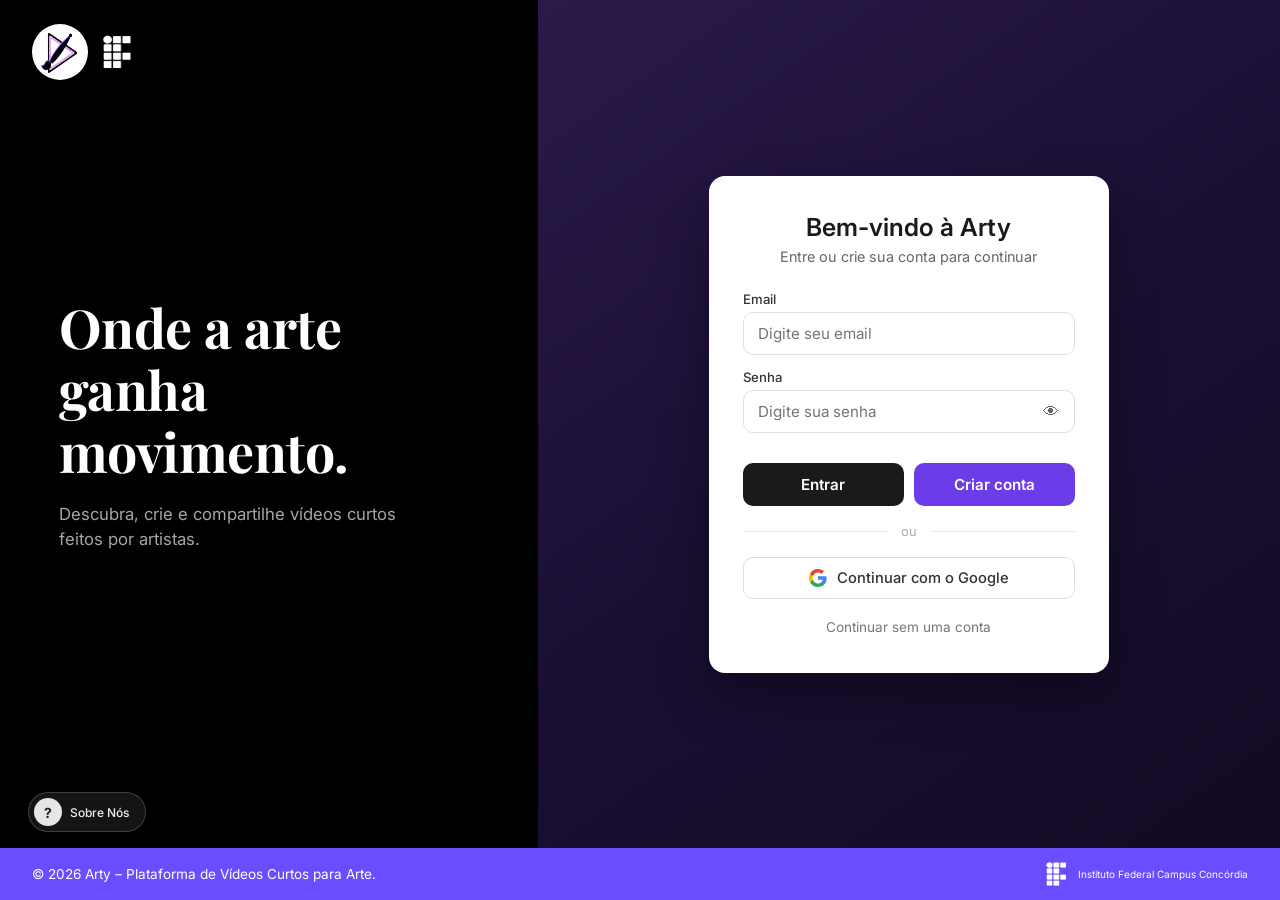
==== commit c38517b0: "novo site" ====
--- a/index.html
+++ b/index.html
@@ -5,6 +5,9 @@
   <meta name="viewport" content="width=device-width, initial-scale=1.0">
   <title>Arty – Plataforma de Vídeos Curtos para Arte</title>
   <link rel="stylesheet" href="css/style.css">
+  <link rel="preconnect" href="https://fonts.googleapis.com">
+  <link rel="preconnect" href="https://fonts.gstatic.com" crossorigin>
+  <link href="https://fonts.googleapis.com/css2?family=Playfair+Display:wght@600;700&family=Inter:wght@400;500;600&display=swap" rel="stylesheet">
 </head>
 <body class="page-index">
 
@@ -16,23 +19,53 @@
   </header>
 
   <main>
-    <div class="login-card">
-      <form id="loginForm">
-        <label for="email">Email</label>
-        <input type="email" id="email" name="email" placeholder="Digite seu email" required>
-
-        <label for="senha">Senha</label>
-        <input type="password" id="senha" name="senha" placeholder="Digite sua senha" required>
-        <span class="field-error" id="senhaError"></span>
-
-        <button type="submit">Entrar / Cadastrar</button>
-        <button type="button" id="btnGoogleLogin" class="google-btn">Continuar com o Google</button>
-        <button type="button" id="btnContinuar">Continuar sem uma conta</button>
-      </form>
+    <!-- Lado esquerdo (preto) -->
+    <div class="login-left">
+      <div class="login-left-content">
+        <h1 class="slogan">Onde a arte<br>ganha movimento.</h1>
+        <p class="slogan-sub">Descubra, crie e compartilhe vídeos curtos feitos por artistas.</p>
+      </div>
     </div>
 
-    <div class="hero">
-      <h1>Arte que move. Crie, inspire e transforme o mundo com cada frame.</h1>
+    <!-- Lado direito (formulário) -->
+    <div class="login-right">
+      <div class="login-card">
+        <h2 class="login-title">Bem-vindo à Arty</h2>
+        <p class="login-subtitle">Entre ou crie sua conta para continuar</p>
+
+        <form id="loginForm">
+          <label for="email">Email</label>
+          <input type="email" id="email" name="email" placeholder="Digite seu email" required>
+
+          <label for="senha">Senha</label>
+          <div class="password-wrapper">
+            <input type="password" id="senha" name="senha" placeholder="Digite sua senha" required>
+            <button type="button" id="togglePassword" class="toggle-password" title="Mostrar senha">👁</button>
+          </div>
+          <span class="field-error" id="senhaError"></span>
+
+          <div class="login-actions">
+            <button type="submit" id="btnEntrar" class="btn-primary">Entrar</button>
+            <button type="button" id="btnCriarConta" class="btn-secondary">Criar conta</button>
+          </div>
+        </form>
+
+        <div class="divider">
+          <span>ou</span>
+        </div>
+
+        <button type="button" id="btnGoogleLogin" class="google-btn">
+          <svg width="18" height="18" viewBox="0 0 18 18" xmlns="http://www.w3.org/2000/svg">
+            <path d="M17.64 9.2c0-.637-.057-1.251-.164-1.84H9v3.481h4.844a4.14 4.14 0 0 1-1.796 2.716v2.258h2.908c1.702-1.567 2.684-3.874 2.684-6.615z" fill="#4285F4"/>
+            <path d="M9 18c2.43 0 4.467-.806 5.96-2.185l-2.908-2.258c-.806.54-1.837.86-3.052.86-2.347 0-4.332-1.585-5.043-3.715H.957v2.332A8.997 8.997 0 0 0 9 18z" fill="#34A853"/>
+            <path d="M3.957 10.702A5.41 5.41 0 0 1 3.682 9c0-.593.102-1.17.275-1.702V4.966H.957A8.996 8.996 0 0 0 0 9c0 1.452.348 2.827.957 4.034l3-2.332z" fill="#FBBC05"/>
+            <path d="M9 3.58c1.321 0 2.508.454 3.44 1.345l2.582-2.58C13.463.891 11.426 0 9 0A8.997 8.997 0 0 0 .957 4.966l3 2.332C4.668 5.165 6.653 3.58 9 3.58z" fill="#EA4335"/>
+          </svg>
+          Continuar com o Google
+        </button>
+
+        <button type="button" id="btnContinuar" class="btn-guest">Continuar sem uma conta</button>
+      </div>
     </div>
   </main>
 
--- a/css/style.css
+++ b/css/style.css
@@ -1,9 +1,8 @@
-
 * {
   margin: 0;
   padding: 0;
-  box-sizing:border-box;
-  font-family: Arial, 'Segoe UI', sans-serif;
+  box-sizing: border-box;
+  font-family: 'Inter', Arial, 'Segoe UI', sans-serif;
 }
 
 html, body {
@@ -16,229 +15,290 @@
   height: 100vh;
   background: #000;
   overflow: hidden;
+  font-family: 'Inter', Arial, sans-serif;
 }
 
 body.page-index header {
   position: absolute;
-  top: 20px;
-  left: 25px;
-  z-index: 2;
+  top: 24px;
+  left: 32px;
+  z-index: 10;
 }
 
 body.page-index .logo {
   display: flex;
   align-items: center;
-  gap: 10px;
+  gap: 12px;
 }
 
 body.page-index .logo-arty {
-  width: 60px;
-  height: 60px;
+  width: 56px;
+  height: 56px;
   border-radius: 50%;
   background: #fff;
   padding: 4px;
 }
 
 body.page-index .logo-ifc-header {
-  width: 38px;
-  height: 38px;
+  width: 36px;
+  height: 36px;
   background: #fff;
   border-radius: 8px;
   padding: 3px;
 }
 
-body.page-index .login-card button.google-btn {
+body.page-index main {
+  display: flex;
+  flex: 1;
+  height: calc(100vh - 52px);
+  margin: 0;
+  width: 100%;
+  padding: 0;
+  background: none;
+  position: relative;
+  overflow: hidden;
+}
+
+body.page-index main::before {
+  display: none;
+}
+
+.login-left {
+  width: 42%;
+  background: #000;
+  display: flex;
+  align-items: center;
+  justify-content: center;
+  padding: 40px;
+  position: relative;
+}
+
+.login-left-content {
+  max-width: 420px;
+}
+
+.slogan {
+  font-family: 'Playfair Display', Georgia, serif;
+  font-size: clamp(2.4rem, 4.2vw, 3.6rem);
+  font-weight: 700;
+  line-height: 1.15;
+  color: #ffffff;
+  margin-bottom: 20px;
+  letter-spacing: -0.5px;
+}
+
+.slogan-sub {
+  font-family: 'Inter', sans-serif;
+  font-size: 1.05rem;
+  font-weight: 400;
+  color: rgba(255, 255, 255, 0.65);
+  line-height: 1.5;
+  max-width: 340px;
+}
+
+.login-right {
+  width: 58%;
+  background: linear-gradient(145deg, #2a1a4a 0%, #1a0f33 50%, #120a24 100%);
+  display: flex;
+  align-items: center;
+  justify-content: center;
+  padding: 40px 20px;
+}
+
+.login-card {
+  width: 100%;
+  max-width: 400px;
   background: #ffffff;
+  border-radius: 16px;
+  padding: 36px 34px 28px;
+  box-shadow: 0 20px 50px rgba(0, 0, 0, 0.35);
+}
+
+.login-title {
+  font-size: 1.55rem;
+  font-weight: 600;
+  color: #1a1a1a;
+  margin-bottom: 6px;
+  text-align: center;
+}
+
+.login-subtitle {
+  font-size: 0.9rem;
+  color: #666;
+  text-align: center;
+  margin-bottom: 26px;
+}
+
+.login-card label {
+  display: block;
+  font-size: 0.82rem;
+  font-weight: 500;
+  color: #333;
+  margin-bottom: 5px;
+}
+
+.login-card input {
+  width: 100%;
+  padding: 11px 14px;
+  margin-bottom: 14px;
+  border: 1.5px solid #e0e0e0;
+  border-radius: 10px;
+  font-size: 0.95rem;
+  outline: none;
   color: #222;
-  border: 1px solid #d5d5d5;
-}
-
-body.page-index main {
+  transition: border-color 0.2s;
+}
+
+.login-card input:focus {
+  border-color: #6c3ce9;
+}
+
+.password-wrapper {
   position: relative;
-  flex: 1;
-  height: calc(100vh - 50px);
-  margin-left: 35%;
-  width: 65%;
-  overflow: hidden;
-  background: linear-gradient(135deg, #2a1a4a 0%, #1a0f33 50%, #120a24 100%);
-  display: flex;
-  flex-direction: column;
-  align-items: center;
-  justify-content: center;
-  padding: 20px 40px;
-}
-
-body.page-index main::before {
-  content: "";
-  position: fixed;
-  top: 0;
-  left: 0;
-  width: 35%;
-  height: calc(100vh - 50px);
-  background: #000;
-  z-index: -1;
-}
-
-body.page-index .hero {
-  order: 1;
-  width: 100%;
-  display: flex;
-  justify-content: center;
-}
-
-body.page-index .hero h1 {
-  color: #ffffff;
-  font-size: clamp(0.85rem, 1.8vw, 1.3rem);
-  font-weight: 600;
-  line-height: 1.3;
-  width: 100%;
-  white-space: nowrap;
-  text-align: center;
-  margin: 0 auto 20px;
-}
-
-body.page-index .search-wrapper {
-  order: 2;
-  width: 100%;
-  max-width: 460px;
-  margin-bottom: 22px;
-  position: relative;
-}
-
-.search-suggestions {
-  display: none;
+  margin-bottom: 4px;
+}
+
+.password-wrapper input {
+  margin-bottom: 0;
+  padding-right: 44px;
+}
+
+.toggle-password {
   position: absolute;
-  top: calc(100% + 6px);
-  left: 0;
-  right: 0;
-  background: #ffffff;
-  border-radius: 12px;
-  overflow: hidden;
-  box-shadow: 0 10px 26px rgba(0, 0, 0, 0.35);
-  z-index: 5;
-}
-
-.search-suggestions.open {
-  display: block;
-}
-
-.search-suggestions .suggestion-item {
-  display: block;
-  width: 100%;
-  text-align: left;
-  padding: 9px 15px;
+  right: 12px;
+  top: 50%;
+  transform: translateY(-50%);
+  background: none;
   border: none;
-  background: none;
-  color: #333;
-  font-size: 11px;
-  cursor: pointer;
-  transition: background 0.15s;
-}
-
-.search-suggestions .suggestion-item:hover {
-  background: #f0edff;
-  color: #6c3ce9;
-}
-
-.search-suggestions .suggestion-empty {
-  padding: 9px 15px;
-  font-size: 11px;
-  color: #999;
-}
-
-body.page-index .search-wrapper input {
-  width: 100%;
-  padding: 10px 34px 10px 15px;
-  border: none;
-  border-radius: 30px;
-  font-size: 11px;
-  outline: none;
-  background: #ffffff url('data:image/svg+xml;utf8,<svg xmlns="http://www.w3.org/2000/svg" width="14" height="14" fill="%23444" viewBox="0 0 16 16"><path d="M11.742 10.344a6.5 6.5 0 1 0-1.397 1.398h-.001q.044.06.098.115l3.85 3.85a1 1 0 0 0 1.415-1.414l-3.85-3.85a1 1 0 0 0-.115-.1zM12 6.5a5.5 5.5 0 1 1-11 0 5.5 5.5 0 0 1 11 0"/></svg>') no-repeat right 14px center;
-}
-
-body.page-index .login-card {
-  order: 3;
-  width: 100%;
-  max-width: 330px;
-  background: #ffffff;
-  border-radius: 10px;
-  padding: 14px 22px;
-  box-shadow: 0 8px 22px rgba(0, 0, 0, 0.35);
-}
-
-body.page-index .login-card label {
-  display: block;
-  font-size: 11px;
-  color: #222;
-  margin-bottom: 3px;
-  font-weight: 500;
-}
-
-body.page-index .login-card input {
-  width: 100%;
-  padding: 7px 10px;
-  margin-bottom: 8px;
-  border: 1px solid #d5d5d5;
-  border-radius: 6px;
-  font-size: 11px;
-  outline: none;
-  color: #333;
-}
-
-body.page-index .login-card input:focus {
-  border-color: #6c3ce9;
-}
-
-body.page-index .login-card button {
-  width: 100%;
-  padding: 7px;
-  border: none;
-  border-radius: 6px;
-  font-size: 11px;
-  font-weight: 600;
-  cursor: pointer;
-  margin-bottom: 6px;
-  transition: opacity 0.2s ease;
-}
-
-body.page-index .login-card .field-error {
+  cursor: pointer;
+  font-size: 1rem;
+  opacity: 0.6;
+  padding: 4px;
+}
+
+.toggle-password:hover {
+  opacity: 1;
+}
+
+.field-error {
   display: block;
   color: #ff3b5c;
-  font-size: 10px;
+  font-size: 0.78rem;
   font-weight: 500;
-  margin: -4px 0 8px;
-  min-height: 12px;
-}
-
-body.page-index .login-card input.input-error {
+  min-height: 16px;
+  margin: 4px 0 10px;
+}
+
+.login-card input.input-error {
   border-color: #ff3b5c;
 }
 
-body.page-index .login-card button[type="submit"] {
+.login-actions {
+  display: flex;
+  gap: 10px;
+  margin-top: 8px;
+  margin-bottom: 6px;
+}
+
+.btn-primary,
+.btn-secondary {
+  flex: 1;
+  padding: 12px;
+  border: none;
+  border-radius: 10px;
+  font-size: 0.95rem;
+  font-weight: 600;
+  cursor: pointer;
+  transition: all 0.2s ease;
+}
+
+.btn-primary {
   background: #1a1a1a;
   color: #ffffff;
 }
 
-body.page-index .login-card button#btnContinuar {
-  background: #2b2b2b;
+.btn-primary:hover {
+  background: #333;
+}
+
+.btn-secondary {
+  background: #6c3ce9;
   color: #ffffff;
 }
 
-body.page-index .login-card button:hover {
-  opacity: 0.85;
+.btn-secondary:hover {
+  background: #5a2fd4;
+}
+
+.divider {
+  display: flex;
+  align-items: center;
+  margin: 18px 0;
+  color: #aaa;
+  font-size: 0.8rem;
+}
+
+.divider::before,
+.divider::after {
+  content: "";
+  flex: 1;
+  height: 1px;
+  background: #e5e5e5;
+}
+
+.divider span {
+  padding: 0 14px;
+}
+
+.google-btn {
+  width: 100%;
+  display: flex;
+  align-items: center;
+  justify-content: center;
+  gap: 10px;
+  padding: 11px;
+  background: #ffffff;
+  color: #333;
+  border: 1.5px solid #ddd;
+  border-radius: 10px;
+  font-size: 0.92rem;
+  font-weight: 500;
+  cursor: pointer;
+  transition: all 0.2s;
+  margin-bottom: 10px;
+}
+
+.google-btn:hover {
+  background: #f8f8f8;
+  border-color: #ccc;
+}
+
+.btn-guest {
+  width: 100%;
+  padding: 10px;
+  background: transparent;
+  color: #777;
+  border: none;
+  font-size: 0.85rem;
+  cursor: pointer;
+  transition: color 0.2s;
+}
+
+.btn-guest:hover {
+  color: #6c3ce9;
 }
 
 body.page-index footer {
   position: relative;
   z-index: 4;
-  height: 50px;
-  background: #7b5cf0;
+  height: 52px;
+  background: #6b4cff;
   color: #ffffff;
   display: flex;
   align-items: center;
   justify-content: space-between;
-  padding: 0 30px;
-  font-size: 13px;
+  padding: 0 32px;
+  font-size: 0.85rem;
 }
 
 body.page-index footer .footer-ifc {
@@ -255,6 +315,41 @@
 body.page-index footer p {
   color: #ffffff;
   font-size: 10px;
+}
+
+body.page-index .about-us-btn {
+  bottom: 68px;
+  left: 28px;
+}
+
+@media (max-width: 900px) {
+  body.page-index main {
+    flex-direction: column;
+  }
+
+  .login-left {
+    width: 100%;
+    height: 32%;
+    padding: 30px 24px;
+  }
+
+  .slogan {
+    font-size: 1.9rem;
+  }
+
+  .slogan-sub {
+    font-size: 0.9rem;
+  }
+
+  .login-right {
+    width: 100%;
+    height: 68%;
+    padding: 24px 16px;
+  }
+
+  .login-card {
+    padding: 28px 22px 22px;
+  }
 }
 
 .about-us-btn {
@@ -292,10 +387,6 @@
   font-weight: bold;
   font-size: 14px;
   flex-shrink: 0;
-}
-
-body.page-index .about-us-btn {
-  bottom: 60px;
 }
 
 body.app-shell .about-us-btn {
@@ -609,7 +700,8 @@
 body.app-shell.light-mode .chat-header,
 body.app-shell.light-mode .chat-input,
 body.app-shell.light-mode .notif-item,
-body.app-shell.light-mode .profile-grid .grid-item {
+body.app-shell.light-mode .profile-grid .grid-item,
+body.app-shell.light-mode .profile-card {
   background: #ffffff;
   color: #111;
 }
@@ -722,6 +814,10 @@
   color: #777;
 }
 
+body.app-shell.light-mode .profile-meta {
+  color: #555;
+}
+
 .category-bar {
   display: flex;
   flex-wrap: wrap;
@@ -731,12 +827,12 @@
 }
 
 .category-chip {
-  padding: 7px 16px;
+  padding: 8px 18px;
   border-radius: 20px;
   border: 1px solid #333;
   background: #1a1a1a;
   color: #ddd;
-  font-size: 12px;
+  font-size: 13px;
   cursor: pointer;
   transition: all 0.2s;
   white-space: nowrap;
@@ -755,7 +851,7 @@
 
 .video-stage {
   display: flex;
-  gap: 32px;
+  gap: 36px;
   align-items: flex-start;
   justify-content: center;
   width: 100%;
@@ -769,17 +865,18 @@
 }
 
 .video-rect {
-  width: 320px;
-  height: 570px;
-  max-height: 70vh;
+  width: 340px;
+  height: 600px;
+  max-height: 72vh;
   background: #1a1a1a;
   border: 2px solid #6b4cff;
-  border-radius: 18px;
+  border-radius: 20px;
   display: flex;
   align-items: center;
   justify-content: center;
   position: relative;
   overflow: hidden;
+  box-shadow: 0 12px 40px rgba(107, 76, 255, 0.25);
 }
 
 .video-rect video,
@@ -801,14 +898,14 @@
 
 .video-next-btn {
   position: absolute;
-  bottom: 16px;
+  bottom: 18px;
   left: 50%;
   transform: translateX(-50%);
-  width: 40px;
-  height: 40px;
+  width: 44px;
+  height: 44px;
   border-radius: 50%;
   border: none;
-  background: rgba(0, 0, 0, 0.5);
+  background: rgba(0, 0, 0, 0.55);
   color: #fff;
   display: flex;
   align-items: center;
@@ -819,13 +916,13 @@
 }
 
 .video-next-btn:hover {
-  background: rgba(107, 76, 255, 0.85);
+  background: rgba(107, 76, 255, 0.9);
   transform: translateX(-50%) translateY(2px);
 }
 
 .video-next-btn svg {
-  width: 20px;
-  height: 20px;
+  width: 22px;
+  height: 22px;
   fill: none;
   stroke: currentColor;
   stroke-width: 2.2;
@@ -836,51 +933,52 @@
 .video-placeholder {
   text-align: center;
   color: #aaa;
-  padding: 20px;
+  padding: 24px;
 }
 
 .video-placeholder span {
   display: block;
-  font-size: 16px;
+  font-size: 17px;
   font-weight: 600;
-  margin-bottom: 6px;
+  margin-bottom: 8px;
   color: #fff;
 }
 
 .video-placeholder small {
-  font-size: 11px;
+  font-size: 12px;
   color: #888;
   line-height: 1.5;
   display: block;
 }
 
 .video-caption {
-  margin-top: 14px;
+  margin-top: 16px;
   text-align: center;
-  font-size: 14px;
+  font-size: 15px;
+  font-weight: 500;
   color: #ddd;
-  max-width: 320px;
+  max-width: 340px;
 }
 
 .side-actions {
   display: flex;
   flex-direction: column;
-  gap: 14px;
-  padding-top: 10px;
+  gap: 16px;
+  padding-top: 12px;
 }
 
 .action-btn {
   display: flex;
   flex-direction: column;
   align-items: center;
-  gap: 4px;
+  gap: 5px;
   background: #1a1a1a;
   border: none;
-  border-radius: 12px;
-  padding: 12px 18px;
+  border-radius: 14px;
+  padding: 14px 20px;
   cursor: pointer;
   color: #eee;
-  font-size: 11px;
+  font-size: 12px;
   transition: transform 0.15s ease, background 0.2s;
 }
 
@@ -890,8 +988,8 @@
 }
 
 .action-btn svg {
-  width: 24px;
-  height: 24px;
+  width: 26px;
+  height: 26px;
 }
 
 .action-btn .icon-stroke {
@@ -1043,20 +1141,25 @@
 }
 
 .modal-card input[type="text"],
-.modal-card textarea {
-  width: 100%;
-  padding: 9px 12px;
+.modal-card input[type="tel"],
+.modal-card textarea,
+.modal-card select {
+  width: 100%;
+  padding: 10px 12px;
   margin-bottom: 14px;
-  border: 1px solid #d5d5d5;
-  border-radius: 8px;
+  border: 1.5px solid #d5d5d5;
+  border-radius: 10px;
   font-size: 13px;
   outline: none;
   color: #222;
   resize: vertical;
+  background: #fff;
 }
 
 .modal-card input[type="text"]:focus,
-.modal-card textarea:focus {
+.modal-card input[type="tel"]:focus,
+.modal-card textarea:focus,
+.modal-card select:focus {
   border-color: #6c3ce9;
 }
 
@@ -1065,18 +1168,19 @@
   background: #6b4cff;
   border-color: #6b4cff;
   color: #fff;
+  margin-top: 8px;
 }
 
 .edit-avatar-row {
   display: flex;
   align-items: center;
   gap: 14px;
-  margin-bottom: 16px;
+  margin-bottom: 18px;
 }
 
 .edit-avatar-preview {
-  width: 56px;
-  height: 56px;
+  width: 64px;
+  height: 64px;
   border-radius: 50%;
   background: #6b4cff;
   flex-shrink: 0;
@@ -1093,20 +1197,20 @@
 }
 
 .edit-avatar-preview svg {
-  width: 30px;
-  height: 30px;
+  width: 32px;
+  height: 32px;
   fill: #fff;
 }
 
 .edit-avatar-upload-btn {
   display: inline-block;
-  padding: 8px 16px;
+  padding: 9px 16px;
   border-radius: 8px;
-  border: 1px solid #6b4cff;
+  border: 1.5px solid #6b4cff;
   background: transparent;
   color: #6b4cff;
   cursor: pointer;
-  font-size: 12px;
+  font-size: 13px;
   font-weight: 500;
   transition: background 0.2s;
 }
@@ -1268,17 +1372,30 @@
   font-size: 13px;
 }
 
-.profile-header {
-  display: flex;
-  align-items: center;
-  gap: 22px;
-  padding: 18px 36px 20px;
+.profile-feed {
+  flex-direction: column !important;
+  align-items: stretch !important;
+  padding: 24px 32px 40px !important;
+  gap: 28px;
+}
+
+.profile-card {
+  background: #1a1a1a;
+  border-radius: 18px;
+  padding: 28px 32px;
+  box-shadow: 0 8px 30px rgba(0, 0, 0, 0.25);
+}
+
+.profile-top {
+  display: flex;
+  align-items: center;
+  gap: 28px;
   flex-wrap: wrap;
 }
 
 .profile-avatar-lg {
-  width: 140px;
-  height: 140px;
+  width: 130px;
+  height: 130px;
   border-radius: 50%;
   background: #6b4cff;
   display: flex;
@@ -1286,6 +1403,7 @@
   justify-content: center;
   flex-shrink: 0;
   overflow: hidden;
+  border: 3px solid rgba(107, 76, 255, 0.4);
 }
 
 .profile-avatar-lg img {
@@ -1295,95 +1413,171 @@
 }
 
 .profile-avatar-lg svg {
-  width: 74px;
-  height: 74px;
+  width: 68px;
+  height: 68px;
   fill: #fff;
 }
 
+.profile-info {
+  flex: 1;
+  min-width: 220px;
+}
+
 .profile-name {
-  font-size: 20px;
-  font-weight: 600;
-  color: #fff;
+  font-size: 22px;
+  font-weight: 700;
+  color: #fff;
+  margin-bottom: 6px;
 }
 
 .profile-bio {
-  font-size: 13px;
+  font-size: 14px;
   color: #aaa;
+  margin-bottom: 12px;
+  max-width: 480px;
+  line-height: 1.5;
+}
+
+.profile-meta {
+  display: flex;
+  flex-wrap: wrap;
+  gap: 10px 18px;
+  margin-bottom: 16px;
+  font-size: 13px;
+  color: #bbb;
+}
+
+.profile-meta span {
+  display: inline-flex;
+  align-items: center;
+  gap: 5px;
+  background: rgba(107, 76, 255, 0.15);
+  padding: 4px 12px;
+  border-radius: 20px;
+  font-size: 12px;
+}
+
+.edit-profile-btn {
   margin-top: 4px;
-  max-width: 420px;
-  line-height: 1.5;
-}
-
-.edit-profile-btn {
-  margin-top: 12px;
-  padding: 8px 18px;
-  border-radius: 8px;
-  border: 1px solid #6b4cff;
+  padding: 9px 20px;
+  border-radius: 10px;
+  border: 1.5px solid #6b4cff;
   background: transparent;
   color: #fff;
   cursor: pointer;
-  font-size: 12px;
-  transition: background 0.2s;
+  font-size: 13px;
+  font-weight: 500;
+  transition: background 0.2s, transform 0.15s;
 }
 
 .edit-profile-btn:hover {
   background: rgba(107, 76, 255, 0.2);
-}
-
-.profile-grid {
-  display: grid;
-  grid-template-columns: repeat(auto-fill, minmax(120px, 1fr));
-  gap: 10px;
-  padding: 10px 36px 36px;
-  overflow-y: auto;
-}
-
-.profile-grid .grid-item {
-  aspect-ratio: 1 / 1;
-  background: #1a1a1a;
-  border-radius: 10px;
-  display: flex;
-  align-items: center;
-  justify-content: center;
-  color: #555;
-  font-size: 11px;
-  text-align: center;
-  padding: 8px;
+  transform: translateY(-1px);
+}
+
+.profile-videos-section {
+  width: 100%;
 }
 
 .profile-section-title {
-  padding: 6px 36px 0;
-  font-size: 13px;
+  font-size: 14px;
   color: #999;
   text-transform: uppercase;
   letter-spacing: 0.6px;
+  margin-bottom: 16px;
+  font-weight: 600;
+}
+
+.profile-grid {
+  display: grid;
+  grid-template-columns: repeat(auto-fill, minmax(140px, 1fr));
+  gap: 14px;
+  width: 100%;
+}
+
+.profile-grid .grid-item {
+  aspect-ratio: 9 / 16;
+  background: #1a1a1a;
+  border-radius: 12px;
+  display: flex;
+  align-items: center;
+  justify-content: center;
+  color: #555;
+  font-size: 12px;
+  text-align: center;
+  padding: 0;
+  overflow: hidden;
+  cursor: pointer;
+  transition: transform 0.2s, box-shadow 0.2s;
+  border: 1px solid #2a2a2a;
+}
+
+.profile-grid .grid-item:hover {
+  transform: translateY(-3px);
+  box-shadow: 0 8px 24px rgba(107, 76, 255, 0.2);
 }
 
 .empty-saved-msg {
   grid-column: 1 / -1;
   color: #777;
-  font-size: 13px;
-  padding: 10px 0;
+  font-size: 14px;
+  padding: 30px 0;
+  text-align: center;
 }
 
 .saved-video-item {
   flex-direction: column;
-  gap: 6px;
+  gap: 0;
   overflow: hidden;
   padding: 0;
 }
 
 .saved-video-item video {
   width: 100%;
-  height: 75%;
+  height: 80%;
   object-fit: cover;
 }
 
 .saved-video-item span {
-  font-size: 10px;
+  font-size: 11px;
   color: #ccc;
-  padding: 0 6px 6px;
+  padding: 8px 6px;
   text-align: center;
+  background: #161616;
+  width: 100%;
+}
+
+.modal-edit-profile {
+  max-width: 440px;
+  max-height: 90vh;
+  overflow-y: auto;
+}
+
+.edit-optional-title {
+  font-size: 13px;
+  font-weight: 600;
+  color: #6c3ce9;
+  margin: 8px 0 14px;
+  padding-top: 6px;
+  border-top: 1px solid #eee;
+}
+
+.edit-row {
+  display: flex;
+  gap: 12px;
+  margin-bottom: 4px;
+}
+
+.edit-col {
+  flex: 1;
+}
+
+.edit-col label {
+  margin-bottom: 4px;
+}
+
+.edit-col select {
+  margin-bottom: 14px;
 }
 
 .notif-list {
